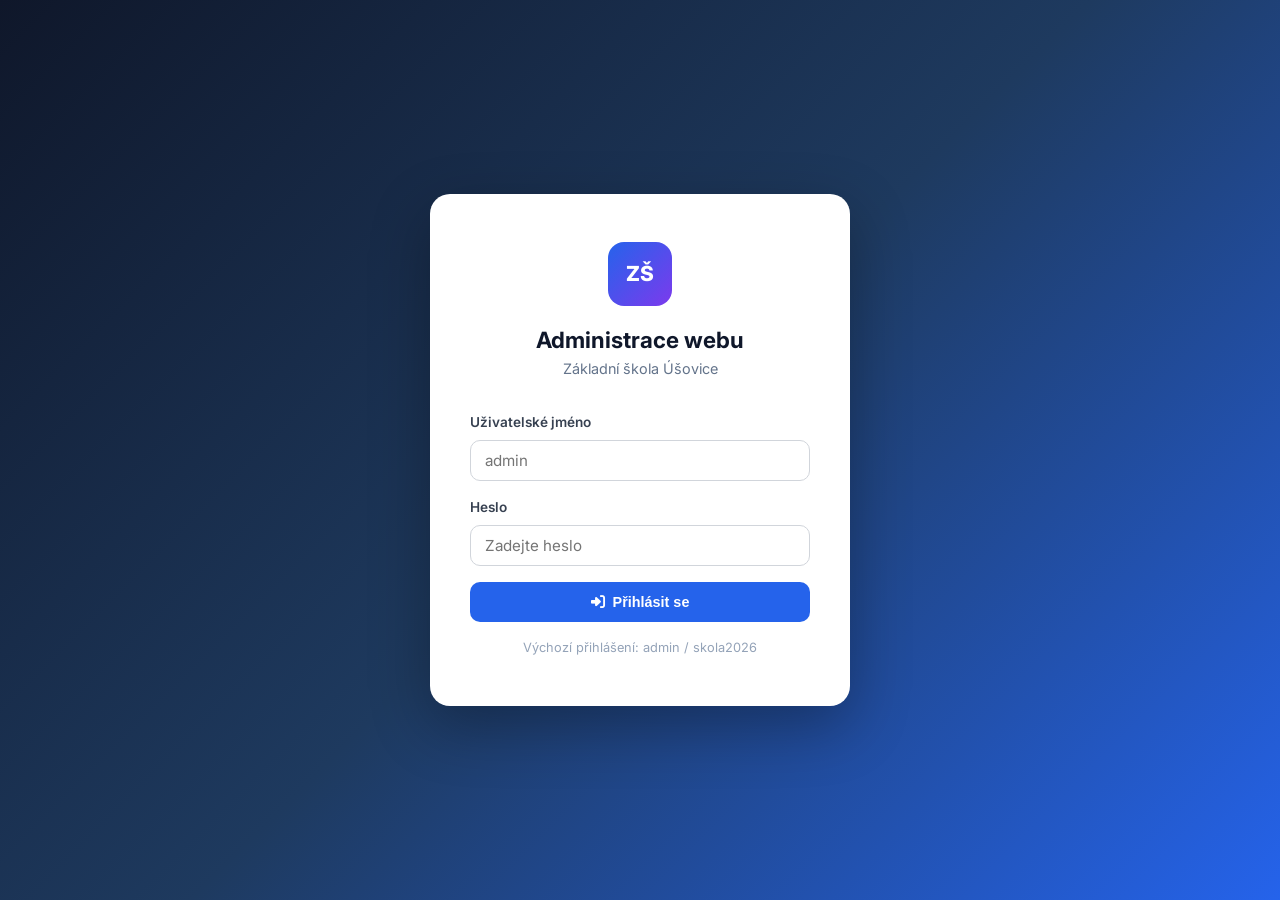
==== admin.html @ 3fb916fb "Redesign ZŠ Úšovice website with modern UI and admin panel Complete redesign of the school website w" ====
<!DOCTYPE html>
<html lang="cs">
<head>
    <meta charset="UTF-8">
    <meta name="viewport" content="width=device-width, initial-scale=1.0">
    <title>Administrace — ZŠ Úšovice</title>
    <link rel="stylesheet" href="css/admin.css">
    <link rel="preconnect" href="https://fonts.googleapis.com">
    <link href="https://fonts.googleapis.com/css2?family=Inter:wght@300;400;500;600;700&display=swap" rel="stylesheet">
    <link rel="stylesheet" href="https://cdnjs.cloudflare.com/ajax/libs/font-awesome/6.5.1/css/all.min.css">
</head>
<body>
    <!-- Login Screen -->
    <div class="login-screen" id="loginScreen">
        <div class="login-card">
            <div class="login-logo">
                <div class="login-icon">ZŠ</div>
                <h1>Administrace webu</h1>
                <p>Základní škola Úšovice</p>
            </div>
            <form id="loginForm">
                <div class="form-group">
                    <label>Uživatelské jméno</label>
                    <input type="text" id="loginUser" placeholder="admin" required>
                </div>
                <div class="form-group">
                    <label>Heslo</label>
                    <input type="password" id="loginPass" placeholder="Zadejte heslo" required>
                </div>
                <div class="login-error" id="loginError" style="display:none;">
                    Nesprávné přihlašovací údaje.
                </div>
                <button type="submit" class="btn btn-primary btn-full">
                    <i class="fas fa-sign-in-alt"></i> Přihlásit se
                </button>
            </form>
            <p class="login-hint">Výchozí přihlášení: admin / skola2026</p>
        </div>
    </div>

    <!-- Admin Dashboard -->
    <div class="admin-app" id="adminApp" style="display:none;">
        <!-- Sidebar -->
        <aside class="sidebar" id="sidebar">
            <div class="sidebar-header">
                <div class="sidebar-logo">ZŠ</div>
                <span>Admin Panel</span>
            </div>
            <nav class="sidebar-nav">
                <a href="#" class="sidebar-link active" data-section="dashboard">
                    <i class="fas fa-tachometer-alt"></i> Přehled
                </a>
                <a href="#" class="sidebar-link" data-section="articles">
                    <i class="fas fa-newspaper"></i> Články
                </a>
                <a href="#" class="sidebar-link" data-section="pages">
                    <i class="fas fa-file-alt"></i> Stránky
                </a>
                <a href="#" class="sidebar-link" data-section="gallery">
                    <i class="fas fa-images"></i> Galerie
                </a>
                <a href="#" class="sidebar-link" data-section="contacts">
                    <i class="fas fa-address-book"></i> Kontakty
                </a>
                <a href="#" class="sidebar-link" data-section="settings">
                    <i class="fas fa-cog"></i> Nastavení
                </a>
            </nav>
            <div class="sidebar-footer">
                <a href="index.html" target="_blank"><i class="fas fa-external-link-alt"></i> Zobrazit web</a>
                <a href="#" id="logoutBtn"><i class="fas fa-sign-out-alt"></i> Odhlásit se</a>
            </div>
        </aside>

        <!-- Main Content -->
        <main class="admin-main">
            <!-- Top Bar -->
            <div class="admin-topbar">
                <button class="sidebar-toggle" id="sidebarToggle">
                    <i class="fas fa-bars"></i>
                </button>
                <h2 id="pageTitle">Přehled</h2>
                <div class="admin-user">
                    <i class="fas fa-user-circle"></i> Admin
                </div>
            </div>

            <!-- Dashboard Section -->
            <div class="admin-section active" id="section-dashboard">
                <div class="stats-grid">
                    <div class="stat-card">
                        <div class="stat-card-icon" style="background:#eff6ff;color:#2563eb;">
                            <i class="fas fa-newspaper"></i>
                        </div>
                        <div>
                            <div class="stat-card-number" id="statArticles">0</div>
                            <div class="stat-card-label">Článků</div>
                        </div>
                    </div>
                    <div class="stat-card">
                        <div class="stat-card-icon" style="background:#f0fdf4;color:#16a34a;">
                            <i class="fas fa-users"></i>
                        </div>
                        <div>
                            <div class="stat-card-number">565</div>
                            <div class="stat-card-label">Žáků</div>
                        </div>
                    </div>
                    <div class="stat-card">
                        <div class="stat-card-icon" style="background:#fefce8;color:#ca8a04;">
                            <i class="fas fa-chalkboard-teacher"></i>
                        </div>
                        <div>
                            <div class="stat-card-number">50+</div>
                            <div class="stat-card-label">Pedagogů</div>
                        </div>
                    </div>
                    <div class="stat-card">
                        <div class="stat-card-icon" style="background:#fdf2f8;color:#db2777;">
                            <i class="fas fa-images"></i>
                        </div>
                        <div>
                            <div class="stat-card-number">6</div>
                            <div class="stat-card-label">Galerií</div>
                        </div>
                    </div>
                </div>

                <div class="dashboard-grid">
                    <div class="card">
                        <div class="card-header">
                            <h3>Poslední články</h3>
                            <a href="#" class="sidebar-link" data-section="articles">Zobrazit vše</a>
                        </div>
                        <div id="recentArticles"></div>
                    </div>
                    <div class="card">
                        <div class="card-header">
                            <h3>Rychlé akce</h3>
                        </div>
                        <div class="quick-actions">
                            <button class="action-btn" data-action="new-article">
                                <i class="fas fa-plus"></i> Nový článek
                            </button>
                            <button class="action-btn" data-action="edit-about">
                                <i class="fas fa-edit"></i> Upravit „O škole"
                            </button>
                            <button class="action-btn" data-action="edit-druzina">
                                <i class="fas fa-child"></i> Upravit Družinu
                            </button>
                            <button class="action-btn" data-action="edit-jidelna">
                                <i class="fas fa-utensils"></i> Upravit Jídelnu
                            </button>
                        </div>
                    </div>
                </div>
            </div>

            <!-- Articles Section -->
            <div class="admin-section" id="section-articles">
                <div class="section-toolbar">
                    <div class="search-box">
                        <i class="fas fa-search"></i>
                        <input type="text" id="articleSearch" placeholder="Hledat články...">
                    </div>
                    <button class="btn btn-primary" id="newArticleBtn">
                        <i class="fas fa-plus"></i> Nový článek
                    </button>
                </div>
                <div class="articles-list" id="articlesList"></div>
            </div>

            <!-- Article Editor -->
            <div class="admin-section" id="section-article-editor" style="display:none;">
                <div class="editor-header">
                    <button class="btn btn-ghost" id="backToArticles">
                        <i class="fas fa-arrow-left"></i> Zpět na články
                    </button>
                    <div>
                        <button class="btn btn-outline-sm" id="previewArticle">
                            <i class="fas fa-eye"></i> Náhled
                        </button>
                        <button class="btn btn-primary" id="saveArticle">
                            <i class="fas fa-save"></i> Uložit
                        </button>
                    </div>
                </div>
                <form id="articleForm" class="editor-form">
                    <input type="hidden" id="articleId">
                    <div class="form-group">
                        <label>Nadpis článku</label>
                        <input type="text" id="articleTitle" placeholder="Zadejte nadpis článku" required>
                    </div>
                    <div class="form-row">
                        <div class="form-group">
                            <label>Datum</label>
                            <input type="date" id="articleDate" required>
                        </div>
                        <div class="form-group">
                            <label>Kategorie</label>
                            <select id="articleCategory">
                                <option value="akce">Akce</option>
                                <option value="sport">Sport</option>
                                <option value="soutez">Soutěž</option>
                                <option value="projekt">Projekt</option>
                                <option value="ekologie">Ekologie</option>
                                <option value="vzdelavani">Vzdělávání</option>
                                <option value="zapisy">Zápisy</option>
                                <option value="jidelna">Jídelna</option>
                                <option value="druzina">Družina</option>
                                <option value="ostatni">Ostatní</option>
                            </select>
                        </div>
                    </div>
                    <div class="form-row">
                        <div class="form-group">
                            <label>Ikona (Font Awesome třída)</label>
                            <input type="text" id="articleIcon" placeholder="fas fa-newspaper" value="fas fa-newspaper">
                            <small>Např. fas fa-newspaper, fas fa-rocket, fas fa-trophy</small>
                        </div>
                        <div class="form-group">
                            <label>Barva</label>
                            <input type="color" id="articleColor" value="#667eea">
                        </div>
                    </div>
                    <div class="form-group">
                        <label>Krátký popis (zobrazí se na hlavní stránce)</label>
                        <textarea id="articleSummary" rows="3" placeholder="Stručný popis článku..." required></textarea>
                    </div>
                    <div class="form-group">
                        <label>Plný text článku</label>
                        <!-- Simple WYSIWYG toolbar -->
                        <div class="editor-toolbar">
                            <button type="button" data-cmd="bold" title="Tučně"><i class="fas fa-bold"></i></button>
                            <button type="button" data-cmd="italic" title="Kurzíva"><i class="fas fa-italic"></i></button>
                            <button type="button" data-cmd="underline" title="Podtržení"><i class="fas fa-underline"></i></button>
                            <span class="toolbar-sep"></span>
                            <button type="button" data-cmd="insertUnorderedList" title="Odrážky"><i class="fas fa-list-ul"></i></button>
                            <button type="button" data-cmd="insertOrderedList" title="Číslování"><i class="fas fa-list-ol"></i></button>
                            <span class="toolbar-sep"></span>
                            <button type="button" data-cmd="formatBlock" data-val="h3" title="Nadpis"><i class="fas fa-heading"></i></button>
                            <button type="button" data-cmd="formatBlock" data-val="p" title="Odstavec"><i class="fas fa-paragraph"></i></button>
                            <span class="toolbar-sep"></span>
                            <button type="button" data-cmd="createLink" title="Odkaz"><i class="fas fa-link"></i></button>
                            <button type="button" data-cmd="removeFormat" title="Vymazat formát"><i class="fas fa-eraser"></i></button>
                        </div>
                        <div class="editor-content" id="articleContent" contenteditable="true"></div>
                    </div>
                </form>
            </div>

            <!-- Pages Section (Edit static content) -->
            <div class="admin-section" id="section-pages">
                <h3 class="section-title">Úprava obsahu stránek</h3>
                <p class="section-desc">Upravte texty zobrazené na hlavní stránce webu. Změny se projeví okamžitě.</p>

                <div class="pages-list">
                    <div class="page-edit-card" data-page="about">
                        <div class="page-edit-header">
                            <h4><i class="fas fa-school"></i> O škole</h4>
                            <button class="btn btn-small edit-page-btn" data-page="about">Upravit</button>
                        </div>
                        <p>Hlavní text o škole zobrazený na úvodní stránce</p>
                    </div>
                    <div class="page-edit-card" data-page="druzina">
                        <div class="page-edit-header">
                            <h4><i class="fas fa-children"></i> Školní družina</h4>
                            <button class="btn btn-small edit-page-btn" data-page="druzina">Upravit</button>
                        </div>
                        <p>Informace o školní družině — provozní doba, poplatky, pravidla</p>
                    </div>
                    <div class="page-edit-card" data-page="jidelna">
                        <div class="page-edit-header">
                            <h4><i class="fas fa-utensils"></i> Školní jídelna</h4>
                            <button class="btn btn-small edit-page-btn" data-page="jidelna">Upravit</button>
                        </div>
                        <p>Informace o školní jídelně — kontakt, alergeny, přihlášky</p>
                    </div>
                    <div class="page-edit-card" data-page="enrollment">
                        <div class="page-edit-header">
                            <h4><i class="fas fa-pencil-alt"></i> Zápis do 1. tříd</h4>
                            <button class="btn btn-small edit-page-btn" data-page="enrollment">Upravit</button>
                        </div>
                        <p>Banner s informacemi o zápisu do prvních tříd</p>
                    </div>
                </div>

                <!-- Page editor modal -->
                <div class="modal-overlay" id="pageEditorModal" style="display:none;">
                    <div class="modal">
                        <div class="modal-header">
                            <h3 id="pageEditorTitle">Upravit stránku</h3>
                            <button class="modal-close" id="closePageEditor">&times;</button>
                        </div>
                        <div class="modal-body">
                            <div class="editor-toolbar" id="pageEditorToolbar">
                                <button type="button" data-cmd="bold" title="Tučně"><i class="fas fa-bold"></i></button>
                                <button type="button" data-cmd="italic" title="Kurzíva"><i class="fas fa-italic"></i></button>
                                <button type="button" data-cmd="underline" title="Podtržení"><i class="fas fa-underline"></i></button>
                                <span class="toolbar-sep"></span>
                                <button type="button" data-cmd="insertUnorderedList" title="Odrážky"><i class="fas fa-list-ul"></i></button>
                                <button type="button" data-cmd="insertOrderedList" title="Číslování"><i class="fas fa-list-ol"></i></button>
                            </div>
                            <div class="editor-content page-editor-content" id="pageEditorContent" contenteditable="true"></div>
                        </div>
                        <div class="modal-footer">
                            <button class="btn btn-ghost" id="cancelPageEdit">Zrušit</button>
                            <button class="btn btn-primary" id="savePageEdit">
                                <i class="fas fa-save"></i> Uložit změny
                            </button>
                        </div>
                    </div>
                </div>
            </div>

            <!-- Gallery Section -->
            <div class="admin-section" id="section-gallery">
                <h3 class="section-title">Správa galerie</h3>
                <p class="section-desc">Přidávejte a upravujte fotogalerie zobrazené na webu.</p>
                <div class="gallery-admin-grid" id="galleryAdminGrid"></div>
                <button class="btn btn-primary" id="addGalleryItem" style="margin-top:16px;">
                    <i class="fas fa-plus"></i> Přidat položku galerie
                </button>
            </div>

            <!-- Contacts Section -->
            <div class="admin-section" id="section-contacts">
                <h3 class="section-title">Správa kontaktů</h3>
                <p class="section-desc">Upravte kontaktní informace školy.</p>

                <div class="card" style="margin-bottom: 24px;">
                    <div class="card-header"><h3>Hlavní kontakty</h3></div>
                    <form id="contactsForm" class="contacts-form">
                        <div class="form-row">
                            <div class="form-group">
                                <label>Telefon školy</label>
                                <input type="text" id="contactPhone" value="+420 354 624 654">
                            </div>
                            <div class="form-group">
                                <label>Mobil</label>
                                <input type="text" id="contactMobile" value="+420 773 589 635">
                            </div>
                        </div>
                        <div class="form-row">
                            <div class="form-group">
                                <label>E-mail sekretariátu</label>
                                <input type="email" id="contactEmail" value="sekretariat@zsusovice.cz">
                            </div>
                            <div class="form-group">
                                <label>Datová schránka</label>
                                <input type="text" id="contactDataBox" value="wkkmpmx">
                            </div>
                        </div>
                        <div class="form-row">
                            <div class="form-group">
                                <label>Telefon jídelna</label>
                                <input type="text" id="contactCafeteria" value="+420 354 623 557">
                            </div>
                            <div class="form-group">
                                <label>Telefon družina</label>
                                <input type="text" id="contactClub" value="+420 354 625 634">
                            </div>
                        </div>
                        <div class="form-group">
                            <label>Adresa</label>
                            <input type="text" id="contactAddress" value="Školní náměstí 472/3, 353 01 Mariánské Lázně">
                        </div>
                        <button type="submit" class="btn btn-primary">
                            <i class="fas fa-save"></i> Uložit kontakty
                        </button>
                    </form>
                </div>
            </div>

            <!-- Settings Section -->
            <div class="admin-section" id="section-settings">
                <h3 class="section-title">Nastavení</h3>

                <div class="card" style="margin-bottom:24px;">
                    <div class="card-header"><h3>Změna hesla</h3></div>
                    <form id="passwordForm">
                        <div class="form-group">
                            <label>Současné heslo</label>
                            <input type="password" id="currentPassword" required>
                        </div>
                        <div class="form-group">
                            <label>Nové heslo</label>
                            <input type="password" id="newPassword" required>
                        </div>
                        <div class="form-group">
                            <label>Potvrdit nové heslo</label>
                            <input type="password" id="confirmPassword" required>
                        </div>
                        <button type="submit" class="btn btn-primary">
                            <i class="fas fa-key"></i> Změnit heslo
                        </button>
                    </form>
                </div>

                <div class="card">
                    <div class="card-header"><h3>Záloha a obnova dat</h3></div>
                    <div class="settings-actions">
                        <button class="btn btn-outline-sm" id="exportData">
                            <i class="fas fa-download"></i> Exportovat data (JSON)
                        </button>
                        <label class="btn btn-outline-sm" style="cursor:pointer;">
                            <i class="fas fa-upload"></i> Importovat data
                            <input type="file" id="importData" accept=".json" style="display:none;">
                        </label>
                        <button class="btn btn-danger" id="resetData">
                            <i class="fas fa-trash"></i> Obnovit výchozí data
                        </button>
                    </div>
                </div>
            </div>
        </main>
    </div>

    <!-- Toast Notification -->
    <div class="toast" id="toast"></div>

    <script src="js/data.js"></script>
    <script src="js/admin.js"></script>
</body>
</html>
---- css/admin.css ----
/* ===== ADMIN PANEL STYLES ===== */
*, *::before, *::after { box-sizing: border-box; margin: 0; padding: 0; }
body {
    font-family: 'Inter', -apple-system, BlinkMacSystemFont, sans-serif;
    color: #1a1a2e; background: #f1f5f9; line-height: 1.6;
}
a { color: inherit; text-decoration: none; }

/* ===== LOGIN ===== */
.login-screen {
    min-height: 100vh; display: flex; align-items: center; justify-content: center;
    background: linear-gradient(135deg, #0f172a 0%, #1e3a5f 50%, #2563eb 100%);
    padding: 24px;
}
.login-card {
    background: #fff; border-radius: 20px; padding: 48px 40px; width: 100%; max-width: 420px;
    box-shadow: 0 20px 60px rgba(0,0,0,0.3);
}
.login-logo { text-align: center; margin-bottom: 32px; }
.login-icon {
    width: 64px; height: 64px; background: linear-gradient(135deg, #2563eb, #7c3aed);
    border-radius: 16px; display: flex; align-items: center; justify-content: center;
    color: #fff; font-weight: 800; font-size: 1.3rem; margin: 0 auto 16px;
}
.login-logo h1 { font-size: 1.4rem; color: #0f172a; }
.login-logo p { color: #64748b; font-size: 0.9rem; }
.login-hint { text-align: center; font-size: 0.8rem; color: #94a3b8; margin-top: 16px; }
.login-error {
    background: #fef2f2; color: #dc2626; padding: 10px 16px; border-radius: 8px;
    font-size: 0.85rem; margin-bottom: 16px;
}

/* ===== FORM ELEMENTS ===== */
.form-group { margin-bottom: 16px; }
.form-group label { display: block; font-weight: 600; font-size: 0.85rem; margin-bottom: 6px; color: #374151; }
.form-group input, .form-group select, .form-group textarea {
    width: 100%; padding: 10px 14px; border: 1px solid #d1d5db; border-radius: 10px;
    font-size: 0.95rem; font-family: inherit; transition: border-color 0.2s;
    background: #fff;
}
.form-group input:focus, .form-group select:focus, .form-group textarea:focus {
    outline: none; border-color: #2563eb; box-shadow: 0 0 0 3px rgba(37,99,235,0.1);
}
.form-group small { color: #94a3b8; font-size: 0.8rem; }
.form-row { display: grid; grid-template-columns: 1fr 1fr; gap: 16px; }
.form-group input[type="color"] { height: 42px; padding: 4px; cursor: pointer; }

/* ===== BUTTONS ===== */
.btn {
    display: inline-flex; align-items: center; gap: 8px; padding: 10px 20px;
    border-radius: 10px; font-weight: 600; font-size: 0.9rem; cursor: pointer;
    border: none; transition: all 0.2s;
}
.btn-primary { background: #2563eb; color: #fff; }
.btn-primary:hover { background: #1d4ed8; }
.btn-full { width: 100%; justify-content: center; padding: 12px; }
.btn-ghost { background: none; color: #475569; }
.btn-ghost:hover { background: #f1f5f9; }
.btn-outline-sm { background: #fff; border: 1px solid #d1d5db; color: #475569; padding: 8px 16px; font-size: 0.85rem; }
.btn-outline-sm:hover { border-color: #2563eb; color: #2563eb; }
.btn-small { padding: 8px 16px; font-size: 0.85rem; background: #2563eb; color: #fff; border-radius: 8px; border: none; cursor: pointer; }
.btn-small:hover { background: #1d4ed8; }
.btn-danger { background: #dc2626; color: #fff; }
.btn-danger:hover { background: #b91c1c; }

/* ===== SIDEBAR ===== */
.admin-app { display: flex; min-height: 100vh; }
.sidebar {
    width: 260px; background: #0f172a; color: #cbd5e1; display: flex;
    flex-direction: column; position: fixed; top: 0; bottom: 0; left: 0;
    z-index: 100; transition: transform 0.3s;
}
.sidebar-header {
    padding: 20px 24px; display: flex; align-items: center; gap: 12px;
    border-bottom: 1px solid rgba(255,255,255,0.1); font-weight: 700; color: #fff;
}
.sidebar-logo {
    width: 36px; height: 36px; background: linear-gradient(135deg, #2563eb, #7c3aed);
    border-radius: 10px; display: flex; align-items: center; justify-content: center;
    color: #fff; font-weight: 800; font-size: 0.85rem;
}
.sidebar-nav { flex: 1; padding: 16px 12px; }
.sidebar-link {
    display: flex; align-items: center; gap: 12px; padding: 10px 16px;
    border-radius: 10px; font-size: 0.9rem; margin-bottom: 4px; transition: all 0.2s;
    color: #94a3b8; cursor: pointer;
}
.sidebar-link:hover { background: rgba(255,255,255,0.05); color: #e2e8f0; }
.sidebar-link.active { background: #2563eb; color: #fff; }
.sidebar-link i { width: 20px; text-align: center; }
.sidebar-footer {
    padding: 16px 12px; border-top: 1px solid rgba(255,255,255,0.1);
    display: flex; flex-direction: column; gap: 4px;
}
.sidebar-footer a {
    display: flex; align-items: center; gap: 8px; padding: 8px 16px;
    border-radius: 8px; font-size: 0.85rem; color: #94a3b8; transition: all 0.2s;
}
.sidebar-footer a:hover { background: rgba(255,255,255,0.05); color: #e2e8f0; }

/* ===== MAIN CONTENT ===== */
.admin-main { flex: 1; margin-left: 260px; min-height: 100vh; }
.admin-topbar {
    display: flex; align-items: center; gap: 16px; padding: 16px 32px;
    background: #fff; border-bottom: 1px solid #e2e8f0; position: sticky; top: 0; z-index: 50;
}
.admin-topbar h2 { flex: 1; font-size: 1.2rem; }
.admin-user { font-size: 0.9rem; color: #64748b; display: flex; align-items: center; gap: 8px; }
.sidebar-toggle { display: none; background: none; border: none; font-size: 1.2rem; cursor: pointer; color: #475569; }

.admin-section { display: none; padding: 32px; }
.admin-section.active { display: block; }
.section-title { font-size: 1.3rem; margin-bottom: 8px; }
.section-desc { color: #64748b; margin-bottom: 24px; }

/* ===== DASHBOARD ===== */
.stats-grid { display: grid; grid-template-columns: repeat(4, 1fr); gap: 16px; margin-bottom: 24px; }
.stat-card {
    background: #fff; border-radius: 12px; padding: 20px; display: flex; align-items: center;
    gap: 16px; border: 1px solid #e2e8f0;
}
.stat-card-icon { width: 48px; height: 48px; border-radius: 12px; display: flex; align-items: center; justify-content: center; font-size: 1.2rem; }
.stat-card-number { font-size: 1.5rem; font-weight: 700; }
.stat-card-label { font-size: 0.8rem; color: #64748b; }
.dashboard-grid { display: grid; grid-template-columns: 2fr 1fr; gap: 24px; }

.card { background: #fff; border-radius: 12px; border: 1px solid #e2e8f0; padding: 20px; }
.card-header { display: flex; justify-content: space-between; align-items: center; margin-bottom: 16px; }
.card-header h3 { font-size: 1rem; }
.card-header a { font-size: 0.85rem; color: #2563eb; }

.quick-actions { display: grid; grid-template-columns: 1fr 1fr; gap: 8px; }
.action-btn {
    display: flex; align-items: center; gap: 8px; padding: 12px 16px;
    background: #f8fafc; border: 1px solid #e2e8f0; border-radius: 10px;
    font-size: 0.85rem; cursor: pointer; transition: all 0.2s; font-family: inherit;
}
.action-btn:hover { border-color: #2563eb; color: #2563eb; background: #eff6ff; }

/* ===== ARTICLES LIST ===== */
.section-toolbar { display: flex; justify-content: space-between; align-items: center; margin-bottom: 24px; gap: 16px; }
.search-box {
    display: flex; align-items: center; gap: 8px; background: #fff; border: 1px solid #d1d5db;
    border-radius: 10px; padding: 8px 16px; flex: 1; max-width: 400px;
}
.search-box i { color: #94a3b8; }
.search-box input { border: none; outline: none; flex: 1; font-size: 0.9rem; font-family: inherit; }

.article-item {
    background: #fff; border: 1px solid #e2e8f0; border-radius: 12px; padding: 16px 20px;
    margin-bottom: 8px; display: flex; align-items: center; gap: 16px; transition: all 0.2s;
}
.article-item:hover { border-color: #2563eb; box-shadow: 0 2px 10px rgba(37,99,235,0.08); }
.article-icon { width: 40px; height: 40px; border-radius: 10px; display: flex; align-items: center; justify-content: center; color: #fff; font-size: 1rem; flex-shrink: 0; }
.article-info { flex: 1; min-width: 0; }
.article-info h4 { font-size: 0.95rem; margin-bottom: 2px; white-space: nowrap; overflow: hidden; text-overflow: ellipsis; }
.article-info p { font-size: 0.8rem; color: #64748b; }
.article-actions { display: flex; gap: 8px; flex-shrink: 0; }
.article-actions button {
    width: 36px; height: 36px; border-radius: 8px; border: 1px solid #e2e8f0;
    background: #fff; cursor: pointer; display: flex; align-items: center; justify-content: center;
    transition: all 0.2s; font-size: 0.85rem;
}
.article-actions button:hover { border-color: #2563eb; color: #2563eb; }
.article-actions button.delete:hover { border-color: #dc2626; color: #dc2626; }

/* ===== EDITOR ===== */
.editor-header { display: flex; justify-content: space-between; align-items: center; margin-bottom: 24px; }
.editor-form { background: #fff; border: 1px solid #e2e8f0; border-radius: 12px; padding: 24px; }
.editor-toolbar {
    display: flex; gap: 2px; padding: 8px; background: #f8fafc; border: 1px solid #e2e8f0;
    border-radius: 10px 10px 0 0; flex-wrap: wrap;
}
.editor-toolbar button {
    width: 36px; height: 36px; border: none; background: none; border-radius: 6px;
    cursor: pointer; display: flex; align-items: center; justify-content: center;
    color: #475569; transition: all 0.2s;
}
.editor-toolbar button:hover { background: #e2e8f0; color: #0f172a; }
.toolbar-sep { width: 1px; background: #d1d5db; margin: 4px 6px; }
.editor-content {
    min-height: 200px; border: 1px solid #e2e8f0; border-top: none; border-radius: 0 0 10px 10px;
    padding: 16px; outline: none; font-size: 0.95rem; line-height: 1.7;
}
.editor-content:focus { border-color: #2563eb; box-shadow: 0 0 0 3px rgba(37,99,235,0.1); }
.page-editor-content { min-height: 300px; }

/* ===== PAGES ===== */
.pages-list { display: grid; gap: 12px; }
.page-edit-card {
    background: #fff; border: 1px solid #e2e8f0; border-radius: 12px; padding: 20px;
    transition: all 0.2s;
}
.page-edit-card:hover { border-color: #2563eb; }
.page-edit-header { display: flex; justify-content: space-between; align-items: center; margin-bottom: 6px; }
.page-edit-header h4 { font-size: 1rem; }
.page-edit-header h4 i { color: #2563eb; margin-right: 8px; }
.page-edit-card p { font-size: 0.85rem; color: #64748b; }

/* ===== MODAL ===== */
.modal-overlay {
    position: fixed; inset: 0; background: rgba(0,0,0,0.5); display: flex;
    align-items: center; justify-content: center; z-index: 200; padding: 24px;
}
.modal {
    background: #fff; border-radius: 16px; width: 100%; max-width: 800px;
    max-height: 90vh; display: flex; flex-direction: column;
}
.modal-header {
    display: flex; justify-content: space-between; align-items: center;
    padding: 20px 24px; border-bottom: 1px solid #e2e8f0;
}
.modal-header h3 { font-size: 1.1rem; }
.modal-close { width: 36px; height: 36px; border: none; background: none; font-size: 1.5rem; cursor: pointer; border-radius: 8px; }
.modal-close:hover { background: #f1f5f9; }
.modal-body { padding: 24px; overflow-y: auto; flex: 1; }
.modal-footer { padding: 16px 24px; border-top: 1px solid #e2e8f0; display: flex; gap: 8px; justify-content: flex-end; }

/* ===== GALLERY ADMIN ===== */
.gallery-admin-grid { display: grid; grid-template-columns: repeat(3, 1fr); gap: 16px; }
.gallery-admin-item {
    background: #fff; border: 1px solid #e2e8f0; border-radius: 12px; overflow: hidden;
}
.gallery-admin-preview {
    height: 120px; display: flex; align-items: center; justify-content: center;
    color: #fff; font-size: 2rem;
}
.gallery-admin-body { padding: 12px; }
.gallery-admin-body input {
    width: 100%; padding: 6px 10px; border: 1px solid #d1d5db; border-radius: 6px;
    font-size: 0.85rem; margin-bottom: 6px; font-family: inherit;
}
.gallery-admin-actions { display: flex; gap: 6px; }
.gallery-admin-actions button {
    flex: 1; padding: 6px; border: 1px solid #d1d5db; background: #fff; border-radius: 6px;
    font-size: 0.8rem; cursor: pointer; font-family: inherit; transition: all 0.2s;
}
.gallery-admin-actions button:hover { border-color: #2563eb; color: #2563eb; }
.gallery-admin-actions button.delete:hover { border-color: #dc2626; color: #dc2626; }

/* ===== CONTACTS FORM ===== */
.contacts-form { padding: 4px; }

/* ===== SETTINGS ===== */
.settings-actions { display: flex; gap: 12px; flex-wrap: wrap; }

/* ===== TOAST ===== */
.toast {
    position: fixed; bottom: 24px; right: 24px; background: #0f172a; color: #fff;
    padding: 12px 24px; border-radius: 12px; font-size: 0.9rem;
    transform: translateY(100px); opacity: 0; transition: all 0.3s;
    z-index: 300; box-shadow: 0 8px 30px rgba(0,0,0,0.2);
}
.toast.visible { transform: translateY(0); opacity: 1; }
.toast.success { background: #16a34a; }
.toast.error { background: #dc2626; }

/* ===== RESPONSIVE ===== */
@media (max-width: 1024px) {
    .stats-grid { grid-template-columns: repeat(2, 1fr); }
    .dashboard-grid { grid-template-columns: 1fr; }
    .gallery-admin-grid { grid-template-columns: repeat(2, 1fr); }
}
@media (max-width: 768px) {
    .sidebar { transform: translateX(-100%); }
    .sidebar.open { transform: translateX(0); }
    .sidebar-toggle { display: block; }
    .admin-main { margin-left: 0; }
    .admin-section { padding: 16px; }
    .stats-grid { grid-template-columns: 1fr; }
    .form-row { grid-template-columns: 1fr; }
    .section-toolbar { flex-direction: column; align-items: stretch; }
    .search-box { max-width: none; }
    .quick-actions { grid-template-columns: 1fr; }
    .gallery-admin-grid { grid-template-columns: 1fr; }
}
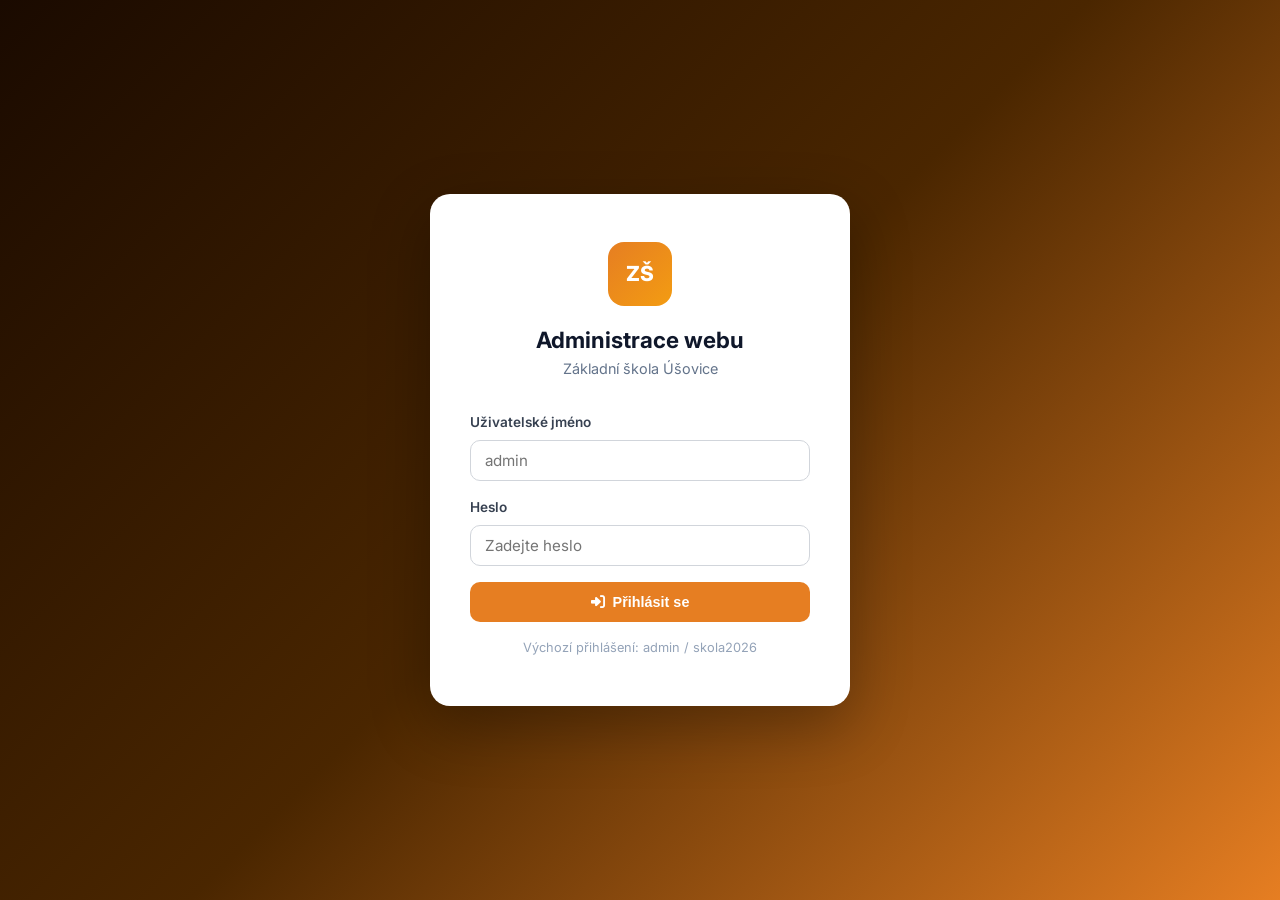
==== commit cc7b92ed: "Přepracování barevného schématu na oranžovo-bílé a rozšíření CMS o editovatelné sekce - Změna celého" ====
--- a/admin.html
+++ b/admin.html
@@ -62,6 +62,9 @@
                 <a href="#" class="sidebar-link" data-section="contacts">
                     <i class="fas fa-address-book"></i> Kontakty
                 </a>
+                <a href="#" class="sidebar-link" data-section="sections">
+                    <i class="fas fa-puzzle-piece"></i> Sekce webu
+                </a>
                 <a href="#" class="sidebar-link" data-section="settings">
                     <i class="fas fa-cog"></i> Nastavení
                 </a>
@@ -89,7 +92,7 @@
             <div class="admin-section active" id="section-dashboard">
                 <div class="stats-grid">
                     <div class="stat-card">
-                        <div class="stat-card-icon" style="background:#eff6ff;color:#2563eb;">
+                        <div class="stat-card-icon" style="background:#fff8f0;color:#e67e22;">
                             <i class="fas fa-newspaper"></i>
                         </div>
                         <div>
@@ -323,6 +326,111 @@
                 </button>
             </div>
 
+            <!-- Sections (All website sections) -->
+            <div class="admin-section" id="section-sections">
+                <h3 class="section-title">Sekce webu</h3>
+                <p class="section-desc">Upravte obsah jednotlivých sekcí zobrazených na hlavní stránce. Každá sekce odpovídá části webu s vlastním odkazem v navigaci.</p>
+
+                <div class="pages-list">
+                    <div class="page-edit-card">
+                        <div class="page-edit-header">
+                            <h4><i class="fas fa-home"></i> Hero sekce</h4>
+                            <button class="btn btn-small edit-section-btn" data-section="hero">Upravit</button>
+                        </div>
+                        <p>Hlavní nadpis, statistiky, tlačítka na úvodní stránce</p>
+                    </div>
+                    <div class="page-edit-card">
+                        <div class="page-edit-header">
+                            <h4><i class="fas fa-user-tie"></i> Vedení školy</h4>
+                            <button class="btn btn-small edit-section-btn" data-section="leadership">Upravit</button>
+                        </div>
+                        <p>Ředitel, zástupci ředitele, ICT koordinátorka</p>
+                    </div>
+                    <div class="page-edit-card">
+                        <div class="page-edit-header">
+                            <h4><i class="fas fa-pencil-alt"></i> Zápis do 1. tříd (banner)</h4>
+                            <button class="btn btn-small edit-section-btn" data-section="enrollment">Upravit</button>
+                        </div>
+                        <p>Banner s informacemi o zápisu</p>
+                    </div>
+                    <div class="page-edit-card">
+                        <div class="page-edit-header">
+                            <h4><i class="fas fa-project-diagram"></i> Projekty</h4>
+                            <button class="btn btn-small edit-section-btn" data-section="projects">Upravit</button>
+                        </div>
+                        <p>OP JAK, EU peníze školám, ICT, Komenský, NPO, Comenius</p>
+                    </div>
+                    <div class="page-edit-card">
+                        <div class="page-edit-header">
+                            <h4><i class="fas fa-calendar-alt"></i> Plány a rozvrhy</h4>
+                            <button class="btn btn-small edit-section-btn" data-section="plans">Upravit</button>
+                        </div>
+                        <p>Roční plán, měsíční plán, rozvrhy, výroční zpráva</p>
+                    </div>
+                    <div class="page-edit-card">
+                        <div class="page-edit-header">
+                            <h4><i class="fas fa-hands-helping"></i> Školní poradenství</h4>
+                            <button class="btn btn-small edit-section-btn" data-section="poradenstvi">Upravit</button>
+                        </div>
+                        <p>Jak do poradny, poradenské služby</p>
+                    </div>
+                    <div class="page-edit-card">
+                        <div class="page-edit-header">
+                            <h4><i class="fas fa-users"></i> Orgány a sdružení</h4>
+                            <button class="btn btn-small edit-section-btn" data-section="organy">Upravit</button>
+                        </div>
+                        <p>KRPDŠ, žákovský parlament</p>
+                    </div>
+                    <div class="page-edit-card">
+                        <div class="page-edit-header">
+                            <h4><i class="fas fa-gavel"></i> Školní řád</h4>
+                            <button class="btn btn-small edit-section-btn" data-section="skolniRad">Upravit</button>
+                        </div>
+                        <p>Pravidla a povinnosti žáků, řád školy</p>
+                    </div>
+                    <div class="page-edit-card">
+                        <div class="page-edit-header">
+                            <h4><i class="fas fa-id-card"></i> Kontakty (rozšířené)</h4>
+                            <button class="btn btn-small edit-section-btn" data-section="kontaktExtra">Upravit</button>
+                        </div>
+                        <p>7 kontaktních bloků: škola, vedení, konzultace, GDPR, ICT, e-mail, whistleblowing</p>
+                    </div>
+                    <div class="page-edit-card">
+                        <div class="page-edit-header">
+                            <h4><i class="fas fa-flag"></i> Ukrajina</h4>
+                            <button class="btn btn-small edit-section-btn" data-section="ukraine">Upravit</button>
+                        </div>
+                        <p>Informace pro ukrajinské žáky a rodiče</p>
+                    </div>
+                    <div class="page-edit-card">
+                        <div class="page-edit-header">
+                            <h4><i class="fas fa-columns"></i> Patička (footer)</h4>
+                            <button class="btn btn-small edit-section-btn" data-section="footer">Upravit</button>
+                        </div>
+                        <p>Popis školy, odkazy, provozní doba</p>
+                    </div>
+                </div>
+
+                <!-- Section editor modal -->
+                <div class="modal-overlay" id="sectionEditorModal" style="display:none;">
+                    <div class="modal">
+                        <div class="modal-header">
+                            <h3 id="sectionEditorTitle">Upravit sekci</h3>
+                            <button class="modal-close" id="closeSectionEditor">&times;</button>
+                        </div>
+                        <div class="modal-body" id="sectionEditorBody">
+                            <!-- Dynamic form content loaded by JS -->
+                        </div>
+                        <div class="modal-footer">
+                            <button class="btn btn-ghost" id="cancelSectionEdit">Zrušit</button>
+                            <button class="btn btn-primary" id="saveSectionEdit">
+                                <i class="fas fa-save"></i> Uložit změny
+                            </button>
+                        </div>
+                    </div>
+                </div>
+            </div>
+
             <!-- Contacts Section -->
             <div class="admin-section" id="section-contacts">
                 <h3 class="section-title">Správa kontaktů</h3>
--- a/css/admin.css
+++ b/css/admin.css
@@ -9,7 +9,7 @@
 /* ===== LOGIN ===== */
 .login-screen {
     min-height: 100vh; display: flex; align-items: center; justify-content: center;
-    background: linear-gradient(135deg, #0f172a 0%, #1e3a5f 50%, #2563eb 100%);
+    background: linear-gradient(135deg, #1a0a00 0%, #4a2600 50%, #e67e22 100%);
     padding: 24px;
 }
 .login-card {
@@ -18,7 +18,7 @@
 }
 .login-logo { text-align: center; margin-bottom: 32px; }
 .login-icon {
-    width: 64px; height: 64px; background: linear-gradient(135deg, #2563eb, #7c3aed);
+    width: 64px; height: 64px; background: linear-gradient(135deg, #e67e22, #f39c12);
     border-radius: 16px; display: flex; align-items: center; justify-content: center;
     color: #fff; font-weight: 800; font-size: 1.3rem; margin: 0 auto 16px;
 }
@@ -39,7 +39,7 @@
     background: #fff;
 }
 .form-group input:focus, .form-group select:focus, .form-group textarea:focus {
-    outline: none; border-color: #2563eb; box-shadow: 0 0 0 3px rgba(37,99,235,0.1);
+    outline: none; border-color: #e67e22; box-shadow: 0 0 0 3px rgba(230,126,34,0.1);
 }
 .form-group small { color: #94a3b8; font-size: 0.8rem; }
 .form-row { display: grid; grid-template-columns: 1fr 1fr; gap: 16px; }
@@ -51,22 +51,22 @@
     border-radius: 10px; font-weight: 600; font-size: 0.9rem; cursor: pointer;
     border: none; transition: all 0.2s;
 }
-.btn-primary { background: #2563eb; color: #fff; }
-.btn-primary:hover { background: #1d4ed8; }
+.btn-primary { background: #e67e22; color: #fff; }
+.btn-primary:hover { background: #cf6d17; }
 .btn-full { width: 100%; justify-content: center; padding: 12px; }
 .btn-ghost { background: none; color: #475569; }
 .btn-ghost:hover { background: #f1f5f9; }
 .btn-outline-sm { background: #fff; border: 1px solid #d1d5db; color: #475569; padding: 8px 16px; font-size: 0.85rem; }
-.btn-outline-sm:hover { border-color: #2563eb; color: #2563eb; }
-.btn-small { padding: 8px 16px; font-size: 0.85rem; background: #2563eb; color: #fff; border-radius: 8px; border: none; cursor: pointer; }
-.btn-small:hover { background: #1d4ed8; }
+.btn-outline-sm:hover { border-color: #e67e22; color: #e67e22; }
+.btn-small { padding: 8px 16px; font-size: 0.85rem; background: #e67e22; color: #fff; border-radius: 8px; border: none; cursor: pointer; }
+.btn-small:hover { background: #cf6d17; }
 .btn-danger { background: #dc2626; color: #fff; }
 .btn-danger:hover { background: #b91c1c; }
 
 /* ===== SIDEBAR ===== */
 .admin-app { display: flex; min-height: 100vh; }
 .sidebar {
-    width: 260px; background: #0f172a; color: #cbd5e1; display: flex;
+    width: 260px; background: #2d1800; color: #cbd5e1; display: flex;
     flex-direction: column; position: fixed; top: 0; bottom: 0; left: 0;
     z-index: 100; transition: transform 0.3s;
 }
@@ -75,7 +75,7 @@
     border-bottom: 1px solid rgba(255,255,255,0.1); font-weight: 700; color: #fff;
 }
 .sidebar-logo {
-    width: 36px; height: 36px; background: linear-gradient(135deg, #2563eb, #7c3aed);
+    width: 36px; height: 36px; background: linear-gradient(135deg, #e67e22, #f39c12);
     border-radius: 10px; display: flex; align-items: center; justify-content: center;
     color: #fff; font-weight: 800; font-size: 0.85rem;
 }
@@ -86,7 +86,7 @@
     color: #94a3b8; cursor: pointer;
 }
 .sidebar-link:hover { background: rgba(255,255,255,0.05); color: #e2e8f0; }
-.sidebar-link.active { background: #2563eb; color: #fff; }
+.sidebar-link.active { background: #e67e22; color: #fff; }
 .sidebar-link i { width: 20px; text-align: center; }
 .sidebar-footer {
     padding: 16px 12px; border-top: 1px solid rgba(255,255,255,0.1);
@@ -127,7 +127,7 @@
 .card { background: #fff; border-radius: 12px; border: 1px solid #e2e8f0; padding: 20px; }
 .card-header { display: flex; justify-content: space-between; align-items: center; margin-bottom: 16px; }
 .card-header h3 { font-size: 1rem; }
-.card-header a { font-size: 0.85rem; color: #2563eb; }
+.card-header a { font-size: 0.85rem; color: #e67e22; }
 
 .quick-actions { display: grid; grid-template-columns: 1fr 1fr; gap: 8px; }
 .action-btn {
@@ -135,7 +135,7 @@
     background: #f8fafc; border: 1px solid #e2e8f0; border-radius: 10px;
     font-size: 0.85rem; cursor: pointer; transition: all 0.2s; font-family: inherit;
 }
-.action-btn:hover { border-color: #2563eb; color: #2563eb; background: #eff6ff; }
+.action-btn:hover { border-color: #e67e22; color: #e67e22; background: #fef5e7; }
 
 /* ===== ARTICLES LIST ===== */
 .section-toolbar { display: flex; justify-content: space-between; align-items: center; margin-bottom: 24px; gap: 16px; }
@@ -150,7 +150,7 @@
     background: #fff; border: 1px solid #e2e8f0; border-radius: 12px; padding: 16px 20px;
     margin-bottom: 8px; display: flex; align-items: center; gap: 16px; transition: all 0.2s;
 }
-.article-item:hover { border-color: #2563eb; box-shadow: 0 2px 10px rgba(37,99,235,0.08); }
+.article-item:hover { border-color: #e67e22; box-shadow: 0 2px 10px rgba(230,126,34,0.08); }
 .article-icon { width: 40px; height: 40px; border-radius: 10px; display: flex; align-items: center; justify-content: center; color: #fff; font-size: 1rem; flex-shrink: 0; }
 .article-info { flex: 1; min-width: 0; }
 .article-info h4 { font-size: 0.95rem; margin-bottom: 2px; white-space: nowrap; overflow: hidden; text-overflow: ellipsis; }
@@ -161,7 +161,7 @@
     background: #fff; cursor: pointer; display: flex; align-items: center; justify-content: center;
     transition: all 0.2s; font-size: 0.85rem;
 }
-.article-actions button:hover { border-color: #2563eb; color: #2563eb; }
+.article-actions button:hover { border-color: #e67e22; color: #e67e22; }
 .article-actions button.delete:hover { border-color: #dc2626; color: #dc2626; }
 
 /* ===== EDITOR ===== */
@@ -182,7 +182,7 @@
     min-height: 200px; border: 1px solid #e2e8f0; border-top: none; border-radius: 0 0 10px 10px;
     padding: 16px; outline: none; font-size: 0.95rem; line-height: 1.7;
 }
-.editor-content:focus { border-color: #2563eb; box-shadow: 0 0 0 3px rgba(37,99,235,0.1); }
+.editor-content:focus { border-color: #e67e22; box-shadow: 0 0 0 3px rgba(230,126,34,0.1); }
 .page-editor-content { min-height: 300px; }
 
 /* ===== PAGES ===== */
@@ -191,10 +191,10 @@
     background: #fff; border: 1px solid #e2e8f0; border-radius: 12px; padding: 20px;
     transition: all 0.2s;
 }
-.page-edit-card:hover { border-color: #2563eb; }
+.page-edit-card:hover { border-color: #e67e22; }
 .page-edit-header { display: flex; justify-content: space-between; align-items: center; margin-bottom: 6px; }
 .page-edit-header h4 { font-size: 1rem; }
-.page-edit-header h4 i { color: #2563eb; margin-right: 8px; }
+.page-edit-header h4 i { color: #e67e22; margin-right: 8px; }
 .page-edit-card p { font-size: 0.85rem; color: #64748b; }
 
 /* ===== MODAL ===== */
@@ -235,7 +235,7 @@
     flex: 1; padding: 6px; border: 1px solid #d1d5db; background: #fff; border-radius: 6px;
     font-size: 0.8rem; cursor: pointer; font-family: inherit; transition: all 0.2s;
 }
-.gallery-admin-actions button:hover { border-color: #2563eb; color: #2563eb; }
+.gallery-admin-actions button:hover { border-color: #e67e22; color: #e67e22; }
 .gallery-admin-actions button.delete:hover { border-color: #dc2626; color: #dc2626; }
 
 /* ===== CONTACTS FORM ===== */
